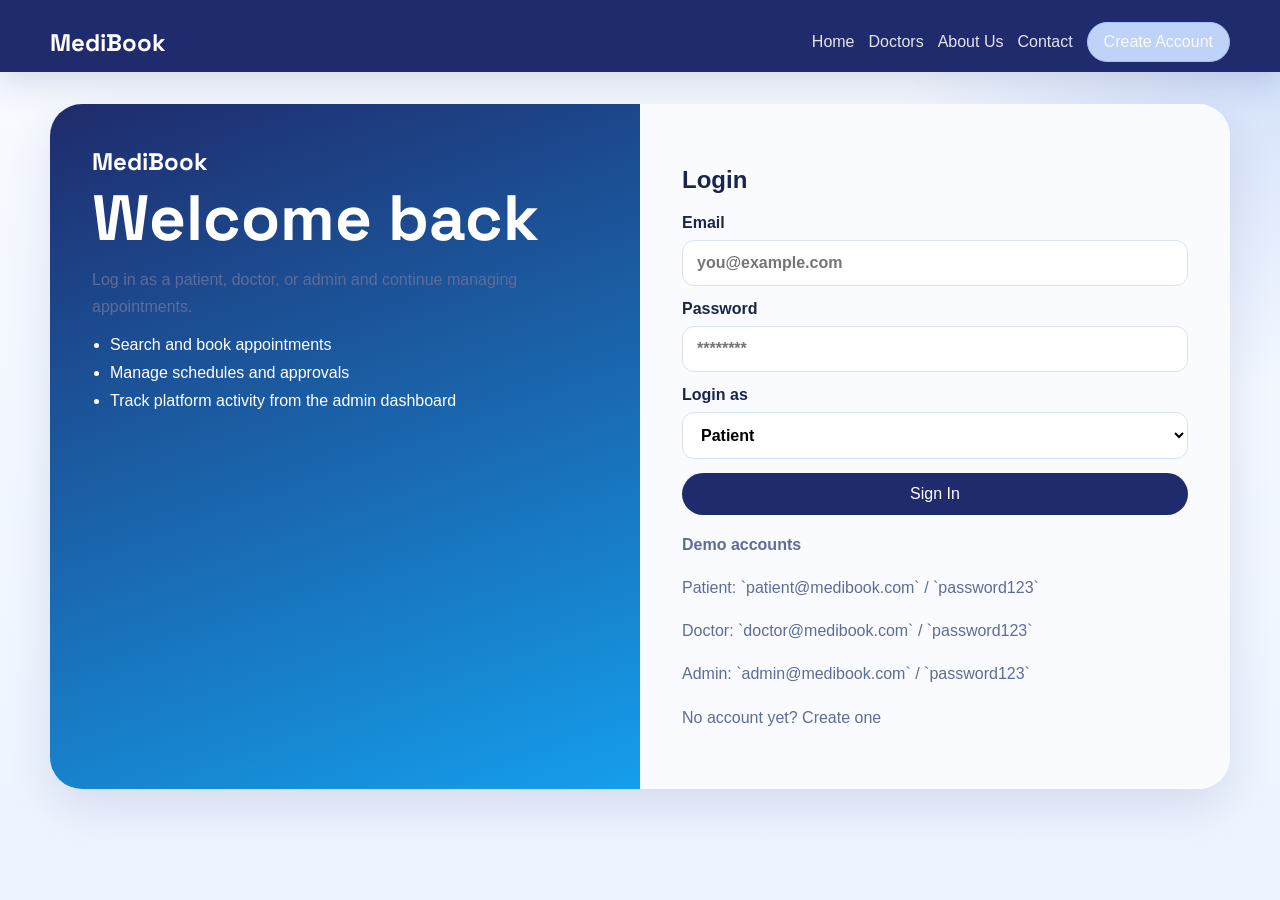
==== login.html @ d6f591d4 "Fixed nested repository issue" ====
<!DOCTYPE html>
<html lang="en">
<head>
  <meta charset="UTF-8">
  <meta name="viewport" content="width=device-width, initial-scale=1.0">
  <title>MediBook | Login</title>
  <link rel="preconnect" href="https://fonts.googleapis.com">
  <link rel="preconnect" href="https://fonts.gstatic.com" crossorigin>
  <link href="https://fonts.googleapis.com/css2?family=Manrope:wght@400;500;700;800&family=Space+Grotesk:wght@500;700&display=swap" rel="stylesheet">
  <link rel="stylesheet" href="assets/css/styles.css">
</head>
<body data-page="login">
  <header class="site-header compact">
    <a class="brand" href="index.html">MediBook</a>
    <nav class="top-nav">
      <a href="index.html">Home</a>
      <a href="doctors.html">Doctors</a>
      <a href="about.html">About Us</a>
      <a href="contact.html">Contact</a>
      <a class="btn btn-secondary" href="register.html">Create Account</a>
    </nav>
  </header>
  <main class="auth-layout auth-layout-page">
    <section class="auth-panel intro-panel">
      <a class="brand" href="index.html">MediBook</a>
      <h1>Welcome back</h1>
      <p>Log in as a patient, doctor, or admin and continue managing appointments.</p>
      <ul class="auth-points">
        <li>Search and book appointments</li>
        <li>Manage schedules and approvals</li>
        <li>Track platform activity from the admin dashboard</li>
      </ul>
    </section>
    <section class="auth-panel form-panel">
      <h2>Login</h2>
      <form id="login-form" class="stack-form">
        <label>Email<input type="email" name="email" placeholder="you@example.com" required></label>
        <label>Password<input type="password" name="password" placeholder="********" required></label>
        <label>Login as
          <select name="role" required>
            <option value="patient">Patient</option>
            <option value="doctor">Doctor</option>
            <option value="admin">Admin</option>
          </select>
        </label>
        <button class="btn btn-primary" type="submit">Sign In</button>
      </form>
      <div class="demo-note">
        <p><strong>Demo accounts</strong></p>
        <p>Patient: `patient@medibook.com` / `password123`</p>
        <p>Doctor: `doctor@medibook.com` / `password123`</p>
        <p>Admin: `admin@medibook.com` / `password123`</p>
      </div>
      <p class="auth-switch">No account yet? <a href="register.html">Create one</a></p>
    </section>
  </main>
  <script src="assets/js/app.js"></script>
</body>
</html>
---- assets/css/styles.css ----
:root {
  --bg: #f4f8ff;
  --surface: #f9fbff;
  --surface-strong: #ffffff;
  --surface-dark: #1f2b6c;
  --text: #1b254b;
  --muted: #5f6b98;
  --line: #d8e1f4;
  --primary: #1f2b6c;
  --accent: #159eec;
  --accent-soft: #bfd2f8;
  --shadow: 0 18px 45px rgba(31, 43, 108, 0.12);
  --radius-lg: 28px;
  --radius-md: 18px;
  --radius-sm: 12px;
}

* { box-sizing: border-box; }

body {
  margin: 0;
  font-family: Arial, "Manrope", sans-serif;
  color: var(--text);
  background:
    radial-gradient(circle at top right, rgba(191, 210, 248, 0.75), transparent 25%),
    linear-gradient(180deg, #f8fbff 0%, #edf4ff 100%);
  min-height: 100vh;
}

a { color: inherit; text-decoration: none; }
button, input, select { font: inherit; }

.site-header,
.page-shell,
.dashboard-shell,
.site-footer,
.hero,
.section,
.auth-layout {
  width: min(1180px, calc(100% - 32px));
  margin: 0 auto;
}

.site-header {
  display: flex;
  justify-content: space-between;
  align-items: center;
  padding: 22px 0;
  background: var(--surface-dark);
  color: white;
  width: min(1280px, 100%);
  padding-left: max(16px, calc((100% - min(1180px, calc(100% - 32px))) / 2));
  padding-right: max(16px, calc((100% - min(1180px, calc(100% - 32px))) / 2));
  box-shadow: 0 12px 32px rgba(31, 43, 108, 0.14);
}

.site-header.compact { padding-bottom: 10px; }
.brand { font-family: "Space Grotesk", sans-serif; font-size: 1.5rem; font-weight: 700; }

.top-nav {
  display: flex;
  gap: 14px;
  align-items: center;
  flex-wrap: wrap;
}

.top-nav a { color: rgba(255, 255, 255, 0.88); }

.top-nav a,
.med-links a,
.med-actions a,
.dashboard-sidebar a {
  transition: color 0.2s ease, opacity 0.2s ease, background-color 0.2s ease;
}

.top-nav a:hover,
.med-links a:hover,
.med-actions a:hover,
.dashboard-sidebar a:hover {
  color: var(--accent-soft);
}

.btn {
  border: 0;
  border-radius: 999px;
  padding: 12px 18px;
  cursor: pointer;
  transition: transform 0.18s ease, background-color 0.2s ease, color 0.2s ease, box-shadow 0.2s ease, border-color 0.2s ease;
}

.btn-primary { background: var(--primary); color: white; }
.btn-secondary, .btn-ghost { background: var(--accent-soft); color: var(--surface-dark); border: 1px solid #a9c0f3; }
.btn-link { border: 0; background: transparent; cursor: pointer; color: inherit; }

.btn:hover {
  transform: translateY(-2px);
  box-shadow: 0 12px 24px rgba(31, 43, 108, 0.16);
}

.btn-primary:hover,
.btn-primary:focus-visible {
  background: #15215a;
}

.btn-secondary:hover,
.btn-ghost:hover,
.btn-secondary:focus-visible,
.btn-ghost:focus-visible {
  background: #9ebcf5;
  color: #10205d;
  border-color: #87aaf0;
}

.btn:active {
  transform: translateY(0);
  box-shadow: inset 0 3px 8px rgba(0, 0, 0, 0.14);
}

.hero {
  display: grid;
  grid-template-columns: 1.2fr 0.9fr;
  gap: 28px;
  align-items: center;
  padding: 44px 0 40px;
}

.hero-copy h1,
.page-banner h1,
.dashboard-top h1,
.auth-panel h1 {
  font-family: "Space Grotesk", sans-serif;
  font-size: clamp(2.4rem, 5vw, 4.4rem);
  line-height: 0.98;
  margin: 10px 0 14px;
}

.hero-copy p, .page-banner p, .auth-panel p {
  max-width: 620px;
  color: var(--muted);
  line-height: 1.7;
}

.eyebrow {
  letter-spacing: 0.16em;
  text-transform: uppercase;
  color: var(--accent);
  font-size: 0.77rem;
  font-weight: 800;
}

.hero-actions, .hero-stats, .stats-inline, .pill-wrap {
  display: flex;
  flex-wrap: wrap;
  gap: 14px;
}

.hero-actions-wide {
  gap: 20px;
  margin-bottom: 6px;
}

.hero-stats article, .stats-inline article {
  background: rgba(255, 255, 255, 0.66);
  border: 1px solid #d6e3fb;
  border-radius: var(--radius-md);
  padding: 14px 18px;
  min-width: 120px;
}

.hero-stats strong, .stats-inline strong, .stats-grid strong {
  display: block;
  font-size: 1.7rem;
  font-weight: 800;
}

.glass,
.feature-card,
.card,
.table-card,
.doctor-card,
.profile-card {
  background: rgba(255, 255, 255, 0.92);
  border: 1px solid #dbe6f8;
  box-shadow: var(--shadow);
  border-radius: var(--radius-lg);
}

.hero-card, .feature-card, .steps-grid article, .card, .table-card, .doctor-card, .profile-card { padding: 24px; }
.stack-form { display: grid; gap: 14px; }
.stack-form label { display: grid; gap: 8px; font-weight: 700; }

.stack-form input,
.stack-form select,
.filter-bar input {
  width: 100%;
  padding: 13px 14px;
  border-radius: var(--radius-sm);
  border: 1px solid var(--line);
  background: var(--surface-strong);
}

.section { padding: 24px 0 44px; }
.alt-section { padding-bottom: 70px; }
.section-heading { margin-bottom: 22px; }
.section-heading h2, .profile-card h2, .card h2, .table-card h2 {
  font-family: "Space Grotesk", sans-serif;
  margin: 6px 0 0;
  font-size: 2rem;
}

.feature-grid, .steps-grid, .stats-grid, .doctor-grid, .grid-two {
  display: grid;
  gap: 18px;
}

.feature-grid { grid-template-columns: repeat(auto-fit, minmax(220px, 1fr)); }
.steps-grid { grid-template-columns: repeat(auto-fit, minmax(240px, 1fr)); }
.doctor-grid { grid-template-columns: repeat(auto-fit, minmax(280px, 1fr)); }
.grid-two { grid-template-columns: repeat(2, minmax(0, 1fr)); }
.stats-grid { grid-template-columns: repeat(auto-fit, minmax(180px, 1fr)); }

.steps-grid article span {
  display: inline-flex;
  width: 46px;
  height: 46px;
  border-radius: 50%;
  align-items: center;
  justify-content: center;
  background: var(--accent-soft);
  color: var(--surface-dark);
  font-weight: 800;
}

.feature-card,
.steps-grid article {
  background: linear-gradient(180deg, #ffffff 0%, #f4f8ff 100%);
}

.site-footer { padding: 24px 0 40px; color: var(--muted); }
.auth-body { display: grid; place-items: center; min-height: 100vh; }

.auth-layout {
  display: grid;
  grid-template-columns: 1fr 1fr;
  overflow: hidden;
  border-radius: 32px;
  box-shadow: var(--shadow);
  background: rgba(255, 255, 255, 0.82);
}

.auth-layout-page {
  margin-top: 32px;
  margin-bottom: 40px;
}

.auth-panel { padding: 42px; }
.intro-panel { background: linear-gradient(160deg, #1f2b6c, #159eec); color: white; }
.auth-points { display: grid; gap: 10px; padding-left: 18px; }
.form-panel { background: var(--surface); }
.auth-switch, .demo-note, .muted, .meta-list, .availability-list, .review-list { color: var(--muted); }
.conditional-fields.hidden { display: none; }

.page-shell, .dashboard-shell { padding-bottom: 40px; }
.page-banner { display: grid; gap: 20px; margin: 8px 0 30px; }
.static-banner {
  padding: 36px;
  border-radius: var(--radius-lg);
  background: linear-gradient(135deg, rgba(31, 43, 108, 0.96), rgba(21, 158, 236, 0.88));
  color: white;
  box-shadow: var(--shadow);
}

.static-banner p {
  color: rgba(255, 255, 255, 0.86);
}

.filter-bar {
  display: grid;
  grid-template-columns: repeat(4, 1fr);
  gap: 12px;
  padding: 18px;
  border-radius: var(--radius-lg);
  background: rgba(255, 255, 255, 0.8);
  box-shadow: var(--shadow);
}

.badge, .slot-pill, .status-pill {
  display: inline-flex;
  align-items: center;
  gap: 8px;
  padding: 8px 12px;
  border-radius: 999px;
  font-size: 0.92rem;
}

.badge, .slot-pill { background: var(--accent-soft); color: var(--surface-dark); }
.slot-pill {
  line-height: 1.35;
  white-space: normal;
}
.status-pill.confirmed { background: #dff5ea; color: #1a7a53; }
.status-pill.pending { background: #fff0cc; color: #996600; }
.status-pill.cancelled { background: #fde2e0; color: #a83b36; }

.profile-layout { display: grid; grid-template-columns: 1.1fr 0.9fr; gap: 22px; align-items: start; }

.dashboard-shell {
  display: grid;
  grid-template-columns: 240px 1fr;
  gap: 22px;
}

.dashboard-sidebar {
  background: var(--surface-dark);
  color: white;
  border-radius: var(--radius-lg);
  padding: 24px;
  display: grid;
  gap: 14px;
  align-content: start;
  min-height: 70vh;
}

.dashboard-sidebar a { color: rgba(255, 255, 255, 0.78); }

.dashboard-main { display: grid; gap: 22px; }

.dashboard-top {
  display: flex;
  justify-content: space-between;
  align-items: end;
  gap: 18px;
}

.table-scroll { overflow-x: auto; }
table { width: 100%; border-collapse: collapse; }
th, td { padding: 14px 10px; text-align: left; border-bottom: 1px solid var(--line); }

.notice {
  padding: 14px 16px;
  border-radius: var(--radius-sm);
  margin-bottom: 16px;
  background: #edf9f5;
  color: #1d7256;
}

.empty-state { color: var(--muted); padding: 10px 0; }

.doctor-card {
  display: grid;
  gap: 16px;
  transition: transform 0.2s ease, box-shadow 0.2s ease, border-color 0.2s ease;
}

.doctor-card:hover {
  transform: translateY(-6px);
  box-shadow: 0 24px 40px rgba(31, 43, 108, 0.18);
  border-color: #b9cdf6;
}

.doctor-card-top,
.doctor-name-row,
.doctor-inline {
  display: flex;
  align-items: center;
  gap: 14px;
}

.doctor-card-top {
  align-items: flex-start;
  gap: 16px;
}

.doctor-photo,
.doctor-photo-sm,
.doctor-photo-lg {
  object-fit: cover;
  border-radius: 50%;
  border: 4px solid #e7efff;
  box-shadow: 0 10px 24px rgba(31, 43, 108, 0.14);
  background: #edf4ff;
}

.doctor-photo {
  width: 72px;
  height: 72px;
  flex-shrink: 0;
}

.doctor-photo-sm {
  width: 38px;
  height: 38px;
  border-width: 2px;
}

.doctor-photo-lg {
  width: 110px;
  height: 110px;
}

.doctor-title-block h3,
.doctor-title-block h2 {
  margin: 0 0 6px;
  line-height: 1.1;
}

.profile-card h2 {
  font-size: 1.7rem;
  line-height: 1.15;
}

.profile-card h3 {
  font-size: 1.08rem;
  margin: 18px 0 10px;
  color: var(--surface-dark);
}

.profile-card p {
  font-size: 0.98rem;
  line-height: 1.7;
}

.doctor-title-block p {
  margin: 0;
  color: var(--muted);
}

.doctor-title-block {
  min-width: 0;
}

.doctor-card .doctor-title-block .badge {
  margin-top: 10px;
  width: fit-content;
  font-size: 0.84rem;
}

.profile-hero {
  display: flex;
  align-items: center;
  gap: 18px;
  margin-bottom: 18px;
}

.meta-list {
  display: grid;
  gap: 8px;
  font-size: 0.96rem;
  line-height: 1.55;
}

.table-person {
  display: flex;
  align-items: center;
  gap: 10px;
  min-width: 180px;
}

.availability-list,
.review-list {
  gap: 12px;
  font-size: 0.95rem;
  line-height: 1.6;
}

.site-header .btn {
  padding: 10px 16px;
}

.hero-card {
  background: linear-gradient(180deg, #ffffff 0%, #f1f6ff 100%);
}

.contact-grid {
  display: grid;
  grid-template-columns: repeat(auto-fit, minmax(220px, 1fr));
  gap: 18px;
}

.contact-card h2 {
  margin-top: 0;
}

.contact-card p {
  margin-bottom: 0;
  font-size: 1.05rem;
}

@media (max-width: 920px) {
  .hero, .auth-layout, .profile-layout, .dashboard-shell, .grid-two { grid-template-columns: 1fr; }
  .filter-bar { grid-template-columns: 1fr; }
  .dashboard-top, .site-header { align-items: start; flex-direction: column; }
  .site-header {
    padding-left: 16px;
    padding-right: 16px;
  }
}

@media (max-width: 640px) {
  .hero-copy h1, .page-banner h1, .dashboard-top h1, .auth-panel h1 { font-size: 2.4rem; }
  .auth-panel, .hero-card, .feature-card, .steps-grid article, .card, .table-card, .doctor-card, .profile-card { padding: 20px; }
}

.med-style-home {
  background: #fcfdff;
}

.med-topbar,
.med-navbar,
.med-footer {
  width: 100%;
}

.med-topbar {
  background: white;
  border-bottom: 1px solid #dde5f5;
}

.med-topbar-inner,
.med-navbar-inner,
.med-hero-inner,
.med-footer-grid {
  width: min(1180px, calc(100% - 32px));
  margin: 0 auto;
}

.med-topbar-inner {
  display: flex;
  justify-content: space-between;
  align-items: center;
  gap: 18px;
  padding: 18px 0;
}

.med-brand {
  font-family: "Playfair Display", serif;
  font-size: 2rem;
  color: var(--surface-dark);
}

.med-brand span {
  color: var(--accent);
}

.med-contact-row {
  display: flex;
  gap: 30px;
  flex-wrap: wrap;
}

.med-contact-row article {
  display: grid;
  gap: 4px;
}

.med-contact-row span {
  font-size: 0.75rem;
  text-transform: uppercase;
  letter-spacing: 0.12em;
  color: var(--accent);
  font-weight: 800;
}

.med-contact-row strong {
  color: var(--surface-dark);
  font-size: 0.95rem;
}

.med-navbar {
  background: var(--surface-dark);
}

.med-navbar-inner {
  display: flex;
  justify-content: space-between;
  align-items: center;
  gap: 18px;
  padding: 16px 0;
}

.med-links,
.med-actions {
  display: flex;
  align-items: center;
  gap: 18px;
  flex-wrap: wrap;
}

.med-links a,
.med-actions a {
  color: white;
}

.med-hero {
  background:
    radial-gradient(circle at top left, rgba(191, 210, 248, 0.8), transparent 18%),
    linear-gradient(180deg, #f9fbff 0%, #ffffff 100%);
  overflow: hidden;
}

.med-hero-inner {
  display: grid;
  grid-template-columns: 1fr 1fr;
  gap: 26px;
  align-items: center;
  padding: 34px 0 44px;
}

.med-hero-copy h1 {
  font-family: "Playfair Display", serif;
  font-size: clamp(2.8rem, 6vw, 4.6rem);
  line-height: 1.03;
  margin: 10px 0 16px;
  max-width: 520px;
}

.med-hero-copy p {
  max-width: 560px;
  color: var(--muted);
  line-height: 1.8;
}

.med-hero-image-wrap {
  position: relative;
  min-height: 540px;
}

.med-hero-image {
  width: 100%;
  height: 100%;
  object-fit: cover;
  border-radius: 0 0 0 120px;
  box-shadow: var(--shadow);
}

.med-hero-stats article {
  background: white;
}

.center-heading {
  text-align: center;
}

.med-welcome-grid,
.med-services-layout,
.med-news-grid,
.med-doctors-preview {
  display: grid;
  gap: 22px;
}

.med-welcome-grid {
  grid-template-columns: 0.95fr 1.05fr;
  align-items: center;
}

.med-welcome-grid img {
  width: 100%;
  height: 320px;
  object-fit: cover;
  border-radius: 0;
  box-shadow: var(--shadow);
}

.med-link-arrow {
  display: inline-flex;
  margin-top: 10px;
  color: var(--accent);
  font-weight: 800;
}

.med-services-layout {
  grid-template-columns: 200px 1fr 320px;
  align-items: stretch;
}

.med-service-tabs {
  display: grid;
  gap: 10px;
}

.med-tab {
  padding: 22px 18px;
  border-radius: 0;
  background: #eff4ff;
  color: var(--surface-dark);
  font-weight: 700;
  border-left: 5px solid transparent;
}

.med-tab.active {
  background: var(--surface-dark);
  color: white;
  border-left-color: var(--accent);
}

.med-service-copy h3 {
  margin-top: 0;
  font-family: "Playfair Display", serif;
  font-size: 2rem;
}

.med-check-list {
  display: grid;
  grid-template-columns: repeat(2, minmax(0, 1fr));
  gap: 10px 24px;
  padding-left: 18px;
  color: var(--surface-dark);
}

.med-service-images {
  display: grid;
  gap: 16px;
}

.med-service-images img {
  width: 100%;
  height: 190px;
  object-fit: cover;
  box-shadow: var(--shadow);
}

.med-specialties-grid {
  display: grid;
  grid-template-columns: repeat(4, minmax(0, 1fr));
  border-top: 1px solid #e4ebf8;
  border-left: 1px solid #e4ebf8;
}

.med-specialty-card {
  padding: 34px 18px;
  border-right: 1px solid #e4ebf8;
  border-bottom: 1px solid #e4ebf8;
  text-align: center;
  background: white;
  color: var(--surface-dark);
  font-weight: 700;
}

.med-specialty-card.featured {
  background: var(--surface-dark);
  color: white;
}

.med-booking-band {
  margin: 56px 0;
  background:
    linear-gradient(rgba(255, 255, 255, 0.8), rgba(255, 255, 255, 0.8)),
    url("../images/home/booking-bg.jpg") center/cover;
}

.med-booking-overlay {
  width: min(1180px, calc(100% - 32px));
  margin: 0 auto;
  display: grid;
  grid-template-columns: 1fr 420px;
  gap: 28px;
  align-items: center;
  padding: 60px 0;
}

.med-booking-copy h2 {
  font-family: "Playfair Display", serif;
  font-size: 2.5rem;
  margin: 8px 0 12px;
}

.med-booking-form {
  background: rgba(31, 43, 108, 0.95);
  color: white;
}

.med-booking-form label {
  color: white;
}

.med-booking-form input {
  background: rgba(255, 255, 255, 0.96);
}

.med-doctors-preview {
  grid-template-columns: repeat(auto-fit, minmax(220px, 1fr));
}

.med-doctor-preview {
  background: white;
  box-shadow: var(--shadow);
  transition: transform 0.2s ease, box-shadow 0.2s ease, border-color 0.2s ease;
  border: 1px solid #dbe6f8;
}

.med-doctor-preview:hover {
  transform: translateY(-6px);
  box-shadow: 0 24px 40px rgba(31, 43, 108, 0.18);
  border-color: #b9cdf6;
}

.med-doctor-preview img {
  width: 100%;
  height: 280px;
  object-fit: cover;
}

.med-doctor-preview div {
  padding: 18px;
  background: var(--surface-dark);
  color: white;
}

.med-doctor-preview h3 {
  margin: 0 0 8px;
  font-size: 1.1rem;
}

.med-doctor-preview p {
  margin: 0 0 10px;
  color: rgba(255, 255, 255, 0.82);
  text-transform: uppercase;
  letter-spacing: 0.08em;
  font-size: 0.76rem;
}

.med-doctor-preview a {
  color: #bfd2f8;
  font-weight: 700;
}

.med-news-grid {
  grid-template-columns: repeat(2, minmax(0, 1fr));
}

.med-news-card {
  display: grid;
  grid-template-columns: 180px 1fr;
  gap: 16px;
  align-items: center;
}

.med-news-card img {
  width: 100%;
  height: 140px;
  object-fit: cover;
}

.med-news-card h3 {
  margin: 0 0 8px;
  font-size: 1.12rem;
}

.featured-contact {
  background: var(--surface-dark);
  color: white;
}

.featured-contact p,
.featured-contact a,
.featured-contact h2 {
  color: white;
}

.med-footer {
  background: var(--surface-dark);
  color: white;
  padding: 40px 0;
}

.med-footer-grid {
  display: grid;
  grid-template-columns: 1.4fr 1fr 1fr 1.2fr;
  gap: 24px;
}

.med-footer-grid h3 {
  margin-top: 0;
  font-size: 1rem;
}

.med-footer-grid a,
.med-footer-grid p {
  display: block;
  color: rgba(255, 255, 255, 0.82);
  margin: 0 0 10px;
}

.med-newsletter {
  display: flex;
  gap: 10px;
  flex-wrap: wrap;
}

.med-newsletter input {
  flex: 1 1 200px;
  padding: 12px 14px;
  border-radius: 999px;
  border: 1px solid rgba(255, 255, 255, 0.2);
}

@media (max-width: 920px) {
  .med-topbar-inner,
  .med-navbar-inner,
  .med-hero-inner,
  .med-booking-overlay,
  .med-footer-grid,
  .med-welcome-grid,
  .med-services-layout,
  .med-doctors-preview,
  .med-news-grid {
    grid-template-columns: 1fr;
  }

  .med-topbar-inner,
  .med-navbar-inner {
    display: grid;
  }

  .med-specialties-grid {
    grid-template-columns: repeat(2, minmax(0, 1fr));
  }

  .med-news-card {
    grid-template-columns: 1fr;
  }

  .med-hero-image-wrap {
    min-height: 360px;
  }
}

@media (max-width: 640px) {
  .med-contact-row,
  .med-links,
  .med-actions {
    gap: 12px;
  }

  .med-specialties-grid {
    grid-template-columns: 1fr;
  }

  .med-check-list {
    grid-template-columns: 1fr;
  }

  .med-booking-overlay {
    padding: 42px 0;
  }
}
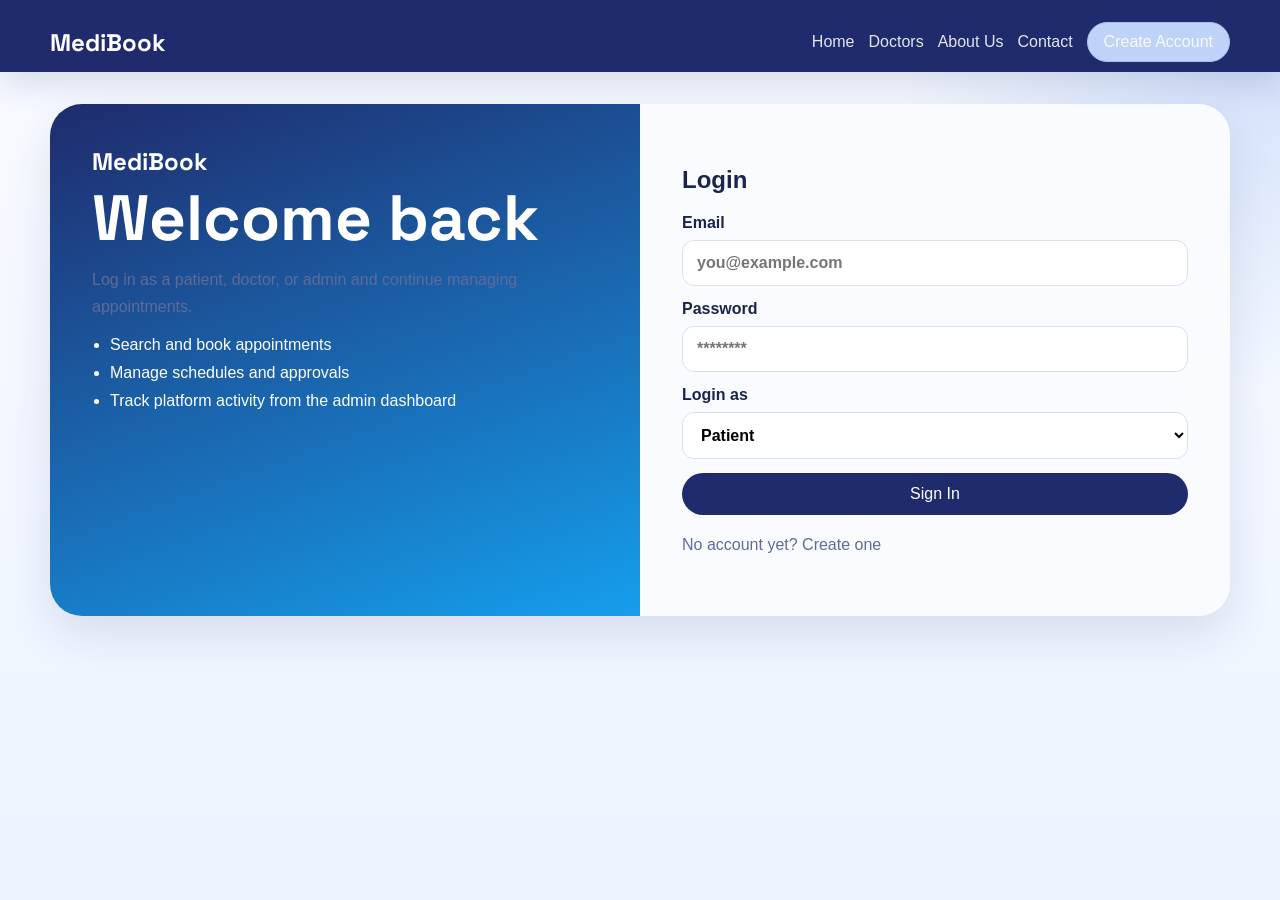
==== commit 7fd9b88c: "Update login.html demo accounts" ====
--- a/login.html
+++ b/login.html
@@ -45,15 +45,9 @@
         </label>
         <button class="btn btn-primary" type="submit">Sign In</button>
       </form>
-      <div class="demo-note">
-        <p><strong>Demo accounts</strong></p>
-        <p>Patient: `patient@medibook.com` / `password123`</p>
-        <p>Doctor: `doctor@medibook.com` / `password123`</p>
-        <p>Admin: `admin@medibook.com` / `password123`</p>
-      </div>
       <p class="auth-switch">No account yet? <a href="register.html">Create one</a></p>
     </section>
   </main>
   <script src="assets/js/app.js"></script>
 </body>
-</html>
+</html>
